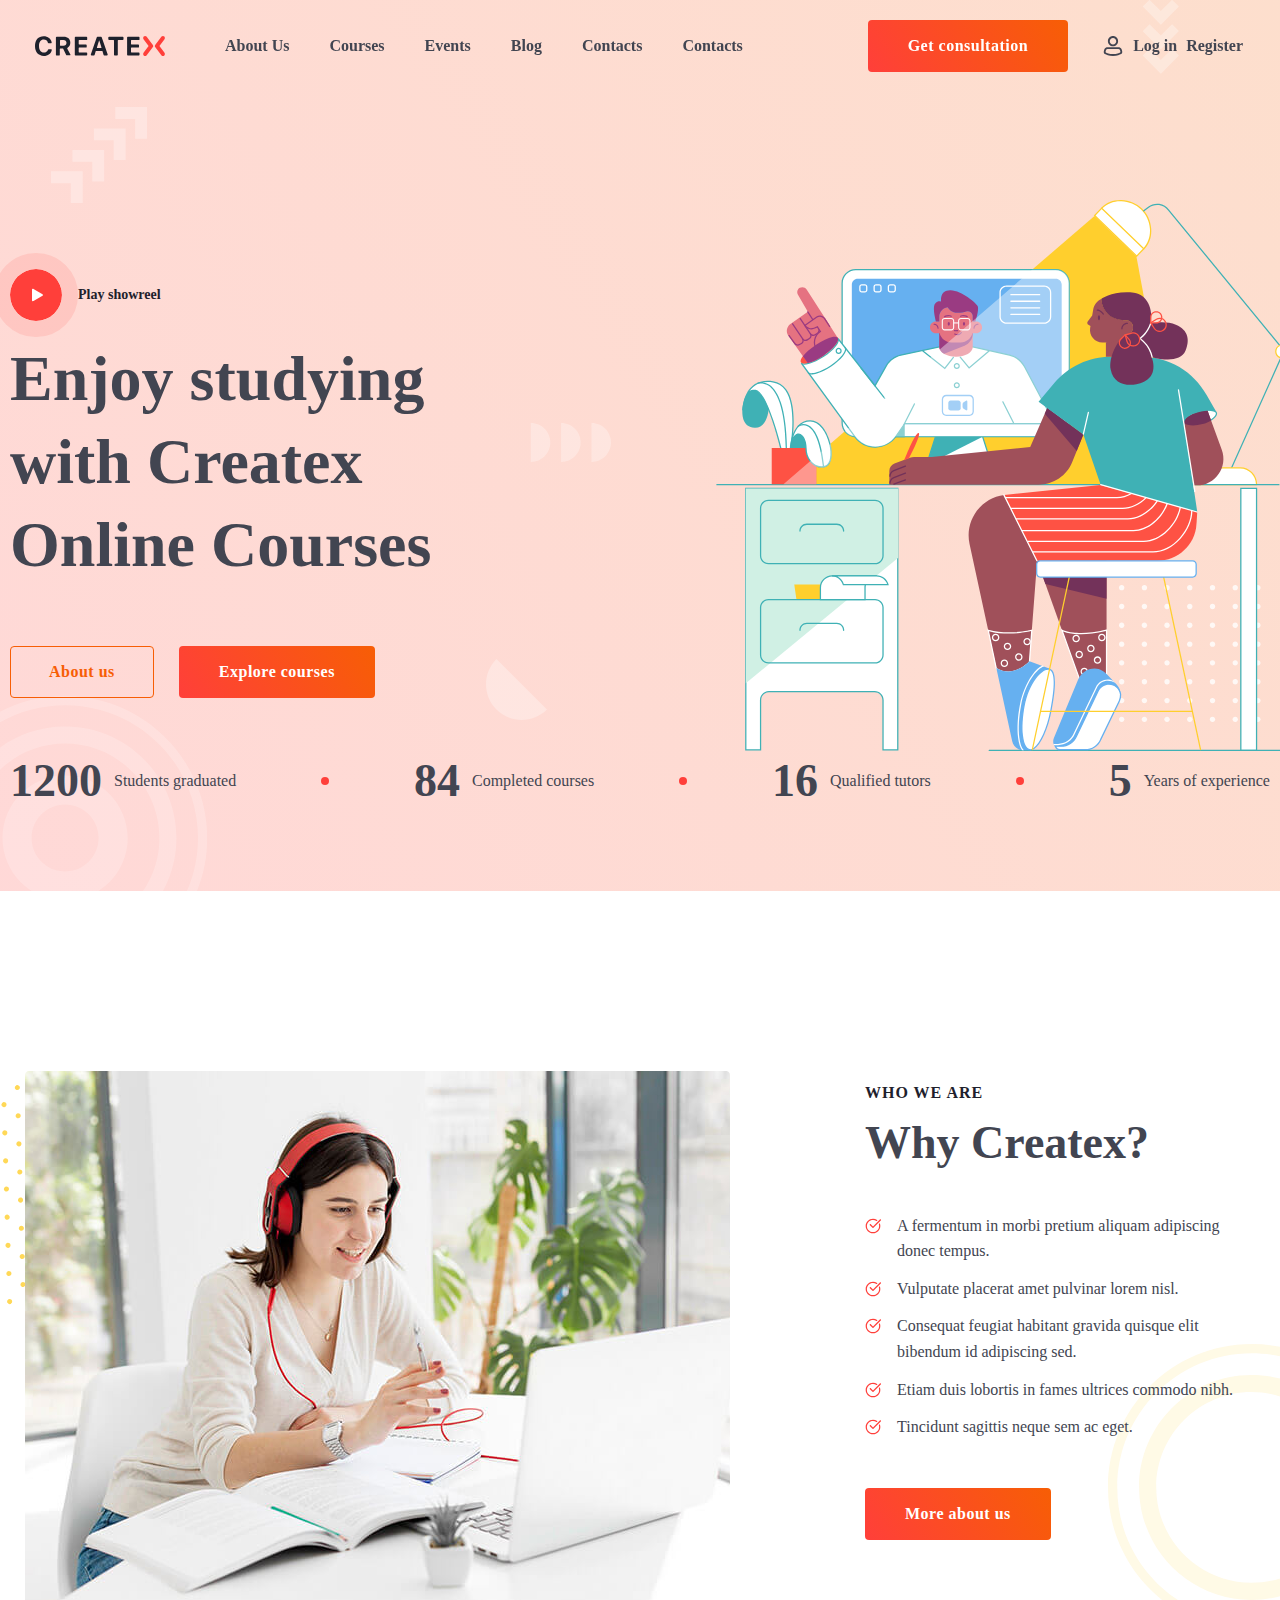
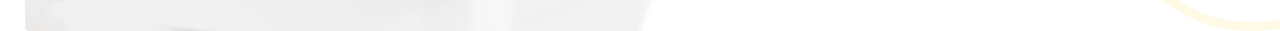
==== index.html @ b5371dd6 "Add files via upload" ====
<!DOCTYPE html>
<html lang="en">
<head>
  <meta charset="UTF-8">
  <meta http-equiv="X-UA-Compatible" content="IE=edge">
  <meta name="viewport" content="width=device-width, initial-scale=1.0">
  <link rel="stylesheet" href="css/common.css">
  <link rel="stylesheet" href="css/reset.css">
  <link rel="stylesheet" href="css/style.css">
  <title>lesson_15</title>
</head>


<body>
  
  <div class="wrapper">
    <header class="header">
      <div class="header__container">
        <div class="header__title">
          <a href="#">
            <img src="img/header/logo.svg" alt="logo">
          </a>
        </div>
        <nav class="header__nav">
          <ul class="header__menu menu">
            <li class="menu__item">
              <a class="item__link" href="">About Us</a>
            </li>
            <li class="menu__item">
             <a class="item__link" href="">Courses</a></li>
            <li class="menu__item">
             <a class="item__link" href="">Events</a>
            </li>
            <li class="menu__item">
              <a class="item__link" href="">Blog</a>
            </li>
            <li class="menu__item">
              <a class="item__link" href="">Contacts</a>
            </li>
            <li class="menu__item">
              <a class="item__link" href="">Contacts</a>
            </li>
          </ul>
        </nav>
        <div class="header__actions actions">
          <a class="actions__button button" href="">Get consultation</a>
          <div class="actions__login">
            <a class="actions__log" href="">Log in</a>
            <a class="actions__register" href="">Register</a>
          </div>
        </div>
      </div>
    </header>
    <main class="main">
      <div class="main__page">
        <section class="main__section">
          <div class="main__container">
            <div class="main__body body-section">
              <div class="body-section__left-side">
                <div class="body-section__play play">
                  <div class="play__image">
                    <a href="">
                      <img src="icons/main/small.svg" alt="play button">
                    </a>
                  </div>
                  <a class="play__text" href="">Play showreel</a>
                </div>
                <div class="body-section__title title">
                  <h1>Enjoy studying with Createx Online Courses</h1>
                </div>
                <div class="body-section__actions actions">
                  <a class="actions__button button button--border" href="">
                    About us
                  </a>
                  <a class="actions__button button" href="">
                    Explore courses
                  </a>
                </div>
              </div>
              <div class="body-section__image">
                <img src="img/main/illustration.svg" alt="illustration">
              </div>
            </div>
            <div class="main__benefits benefits">
              <div class="benefits__value value">
                <div class="value__number">1200</div>
                <div class="value__text">Students graduated</div>
              </div>
              <div class="benefits__dot"></div>              
              <div class="benefits__value value">
                <div class="value__number">84</div>
                <div class="value__text">Completed courses</div>
              </div>
              <div class="benefits__dot"></div>              
              <div class="benefits__value value">
                <div class="value__number">16</div>
                <div class="value__text">Qualified tutors</div>
              </div>
              <div class="benefits__dot"></div>              
              <div class="benefits__value value">
                <div class="value__number">5</div>
                <div class="value__text">Years of experience</div>
              </div> 
            </div>
          </div>
          <div class="main__decor decor">
            <div class="decor__shapes-01"></div>
            <div class="decor__shapes-02"></div>
            <div class="decor__shapes-03"></div>
            <div class="decor__circles"></div>
            <div class="decor__dots"></div>
            <div class="decor__vector"></div>
          </div>
        </section>
        <section class="main__studying studying">
          <div class="studying__container">
            <div class="studying__learn learn">
              <div class="learn__image">
                <img src="img/main/learn/student.png" alt="student">
              </div>
              <div class="learn__list">
                <div class="learn__heading">
                  <h2 class="learn__subtitle subtitle">
                    Who we are
                  </h2>
                  <h2 class="learn__title title">
                    Why Createx?
                  </h2>
                  <ul class="learn__items">
                    <li class="item">A fermentum in morbi pretium aliquam adipiscing donec tempus.</li>
                    <li class="item">Vulputate placerat amet pulvinar lorem nisl.
                    </li>
                    <li class="item">Consequat feugiat habitant gravida quisque elit bibendum id adipiscing sed.</li>
                    <li class="item">Etiam duis lobortis in fames ultrices commodo nibh.</li>
                    <li class="item">Tincidunt sagittis neque sem ac eget.</li>
                  </ul>
                </div>
                <button class="learn__button button">More about us</button>  
              </div> 
            </div>
          </div>
          <div class="studying__decor">
            <div class="studying__circle"></div>
            <div class="studying__dots"></div>
          </div>
        </section> 
      </div>
    </main>
    <footer class="footer">
      
    </footer>    
  </div>
</body>
</html>
---- css/common.css ----
.button{
  background: linear-gradient(55.95deg, #FF3F3A 0%, #F75E05 100%);
  border-radius: 4px;
  font-weight: 700;
  line-height: 1.25;
  letter-spacing: 0.5px;
  color: #FFFFFF;
  padding: 16px 40px;
  display: inline-block;
}

.button:hover{
  background: linear-gradient(55.95deg, #ff403ae5 0%, #f75e05d8 100%);

}

.button--border{
  background: transparent;
  border:1px solid;
  padding: 15px 38px;
  color: #F75E05;
  border-image-source:1px linear-gradient(55.95deg, #FF3F3A 0%, #F75E05 100%);
}
.button--border:hover{
  color: #FFFFFF;
}


.title {
  font-weight: 900;
  font-size: 64px;
  line-height: 1.3;

}

.subtitle {
	font-weight: 700;
	line-height: 1.5;
	letter-spacing: 1px;
	text-transform: uppercase;
	color: #1E212C;
}

.item {
  line-height: 1.6;
  padding-left: 32px;
  min-height: 16px;

}
.item::before {
  content: "";
  background: url("../icons/learn/check.svg") no-repeat 0 0 / contain;
  width: 16px;
  height: 16px;
  display: inline-block;
  margin-left: -32px;
  margin-right: 16px;
  margin-bottom: -3px;
  
  
}
---- css/style.css ----
body{
	font-family: "Lato";
	color: #424551;
}


.wrapper{
	overflow: hidden;
	min-height: 100%;
	position: relative;
	/* padding: 50px; */
	display: flex;
	flex-direction: column;
}
.wrapper > main{
	flex-grow: 1;
}


.header{
	position: fixed;
	width: 100%;
	left: 0;
	top: 0;
	padding: 20px;
	z-index: 100;
}

[class*="__container"]{
	max-width: 1260px;
	margin: 0 auto;
	padding: 0 15px;
}
/*=============header============= */

.header__container {
	display: flex;
	align-items: center;
	gap: 60px;
}
.header__title img{
	max-width: 100%;
}

.header__nav {
	flex-grow: 1;
}
.header__menu {
	display: flex;
	column-gap: 40px;
	flex-wrap: wrap;
	row-gap: 20px;
	
}

.item__link{
	font-weight: 700;
	line-height: 1.6;
	position: relative;
}


.item__link::after{
	content: "";
	position: absolute;
	bottom: 0;
	left: 0;
	height: 1px;
	width: 0%;
	background-color: #424551;
	transition: width 0.3s ease 0s;
}
.item__link:hover::after{
	width: 100%;
}

.header__actions {
	display: flex;
	flex-wrap: wrap;
	align-items: center;
	gap: 35px;
}

.actions__login {
	background: url(../img/header/Person.svg) no-repeat 0 center  / 20px;
	font-weight: 700;
	line-height: 1.6;
	padding-left: 28px;
	min-height: 25px;
	display: flex;
	flex-wrap: wrap;
	column-gap: 5px;
	row-gap: 2px;
}
.actions__log,
.actions__register{
	border-radius: 5px;
	padding: 2px;

}
.actions__log:hover {
	background: rgba(0, 0, 0, 0.3);
}
.actions__register:hover {
	background: rgba(0, 0, 0, 0.3);
}

/*=============main-section============= */
.main {
}

.main__page {
}
.main__section {
	background: linear-gradient(55.95deg, hsl(2, 100%, 61%, 0.2) 0%, hsl(22, 96%, 49%, 0.2) 100%);
	position: relative;
}
.main__container {
	padding: 200px 0 80px 0;
	position: relative;
	z-index: 5;
}

.main__body {
	display: flex;
	flex-wrap: wrap;
	justify-content: space-between;
	
}
.body-section {
	flex: 0 1 50%;
	
}
.body-section__left-side {
	align-self: center;
	

}
.body-section__play{
	display: flex;
	align-items: center;
	margin-left: -16px;

}

.play__image{
}
.play__image img{
border: 16px solid hsl(2, 100%, 61%, 0.12);
border-radius: 50%;
animation: border-play 1s infinite alternate linear 0s;
}

@keyframes border-play{
	0%{ 
		border: 16px solid hsl(2, 100%, 61%, 0.05);
	}
	100%{
		border: 16px solid hsl(2, 100%, 61%, 0.12);
	}
}

.play__text {
	padding-left: 16px;
	margin-left: -16px;
	font-weight: 700;
	font-size: 14px;
	line-height: 1.5;
	color: #1E212C;

}
.body-section__title {
	margin-bottom: 60px;
	max-width: 550px;
}
.body-section__image img{
	max-width: 108%;
	transform: translate(8%, 0);
}

.body-section__actions {
	display: flex;
	flex-wrap: wrap;
	gap: 25px;
}
.main__benefits {
	display: flex;
	flex-wrap: wrap;
	align-items: center;
	justify-content: space-between;
	
}
.benefits {
}
.benefits__value {
	display: flex;
	align-items: center;
	gap: 12px;
	
}

/* .benefits__value:not(:last-child)::after{
	content: "";
	width: 8px;
	height: 8px;
	border-radius: 50%;
	background: #FF3F3A;
	transform: translateX(60px);
} */

.benefits__dot{
	width: 8px;
	height: 8px;
	border-radius: 50%;
	background: #FF3F3A;


}
.value {
}
.value__number {
	font-weight: 900;
	font-size: 46px;
	line-height: 1.3;
}
.value__text {
	line-height: 1.6;
}

.main__decor div{
	position: absolute;
}
.decor__shapes-01 {
	background: url("../icons/shapes/decor/shapes-01.svg") no-repeat 0 0 / contain;
	width: 96px;
	height: 96px;
	top: 12%;
	left: 4%;
}
.decor__shapes-02 {
	background: url("../icons/shapes/decor/shapes-02.svg") no-repeat 0 0 / contain;
	width: 88px;
	height: 47px;
	top: 47%;
	left: 41%;

}
.decor__shapes-03 {
	background: url("../icons/shapes/decor/shapes-03.svg") no-repeat 0 0 / contain;
	width: 110px;
	height: 110px;
	top: -4%;
	right: 5%;

}
.decor__circles {
	background: url("../icons/shapes/decor/circles.svg") no-repeat 0 0 / contain;
	width: 284px;
	height: 284px;
	bottom: -10%;
	left: -6%;

}
.decor__dots {
	background: url("../icons/shapes/decor/dots.svg") no-repeat 0 0 / contain;
	width: 187px;
	height: 137px;
	bottom: 19%;
	right: -2%;

}
.decor__vector {
	background: url("../icons/shapes/decor/vector.svg") no-repeat 0 0 / contain;
	width: 61px;
	height: 61px;
	top: 74%;
	left: 38%;

}
/*=============studying__learn============= */
.main__studying{
	position: relative;
	padding-top: 180px;
}

.studying__container{
	position: relative;
	z-index: 6;
}
.studying__learn {
	display: flex;
	flex-wrap: wrap;
	justify-content: space-between;

}
.learn__image img{
	max-width: 100%;
}
.learn__list {
	display: flex;
	flex-direction: column;
	align-items: flex-start;
	padding: 10px;
	row-gap: 48px;
	flex: 0 1 400px;
}
.learn__heading {
	
}
.learn__subtitle {
	margin-bottom: 8px;
}
.learn__title {
	font-size: 46px;
	margin-bottom: 40px;

}
.learn__items {
	display: flex;
	flex-direction: column;
  align-items: flex-start;
	row-gap: 12px;
}
.studying__circle {
	background: url("../img/main/learn/circles-studying.svg") no-repeat 0 0 / cover;
	width: 287px;
	height: 287px;
	position: absolute;
	bottom: 0;
	right: -9%;
}
.studying__dots {
	background: url("../img/main/learn/dots-studying.svg") no-repeat 0 0 / cover;
	width: 181.18px;
	height: 132.74px;
	transform: rotate(-52.46deg);
	position: absolute;
	top: 32%;
	left: -6%;

}
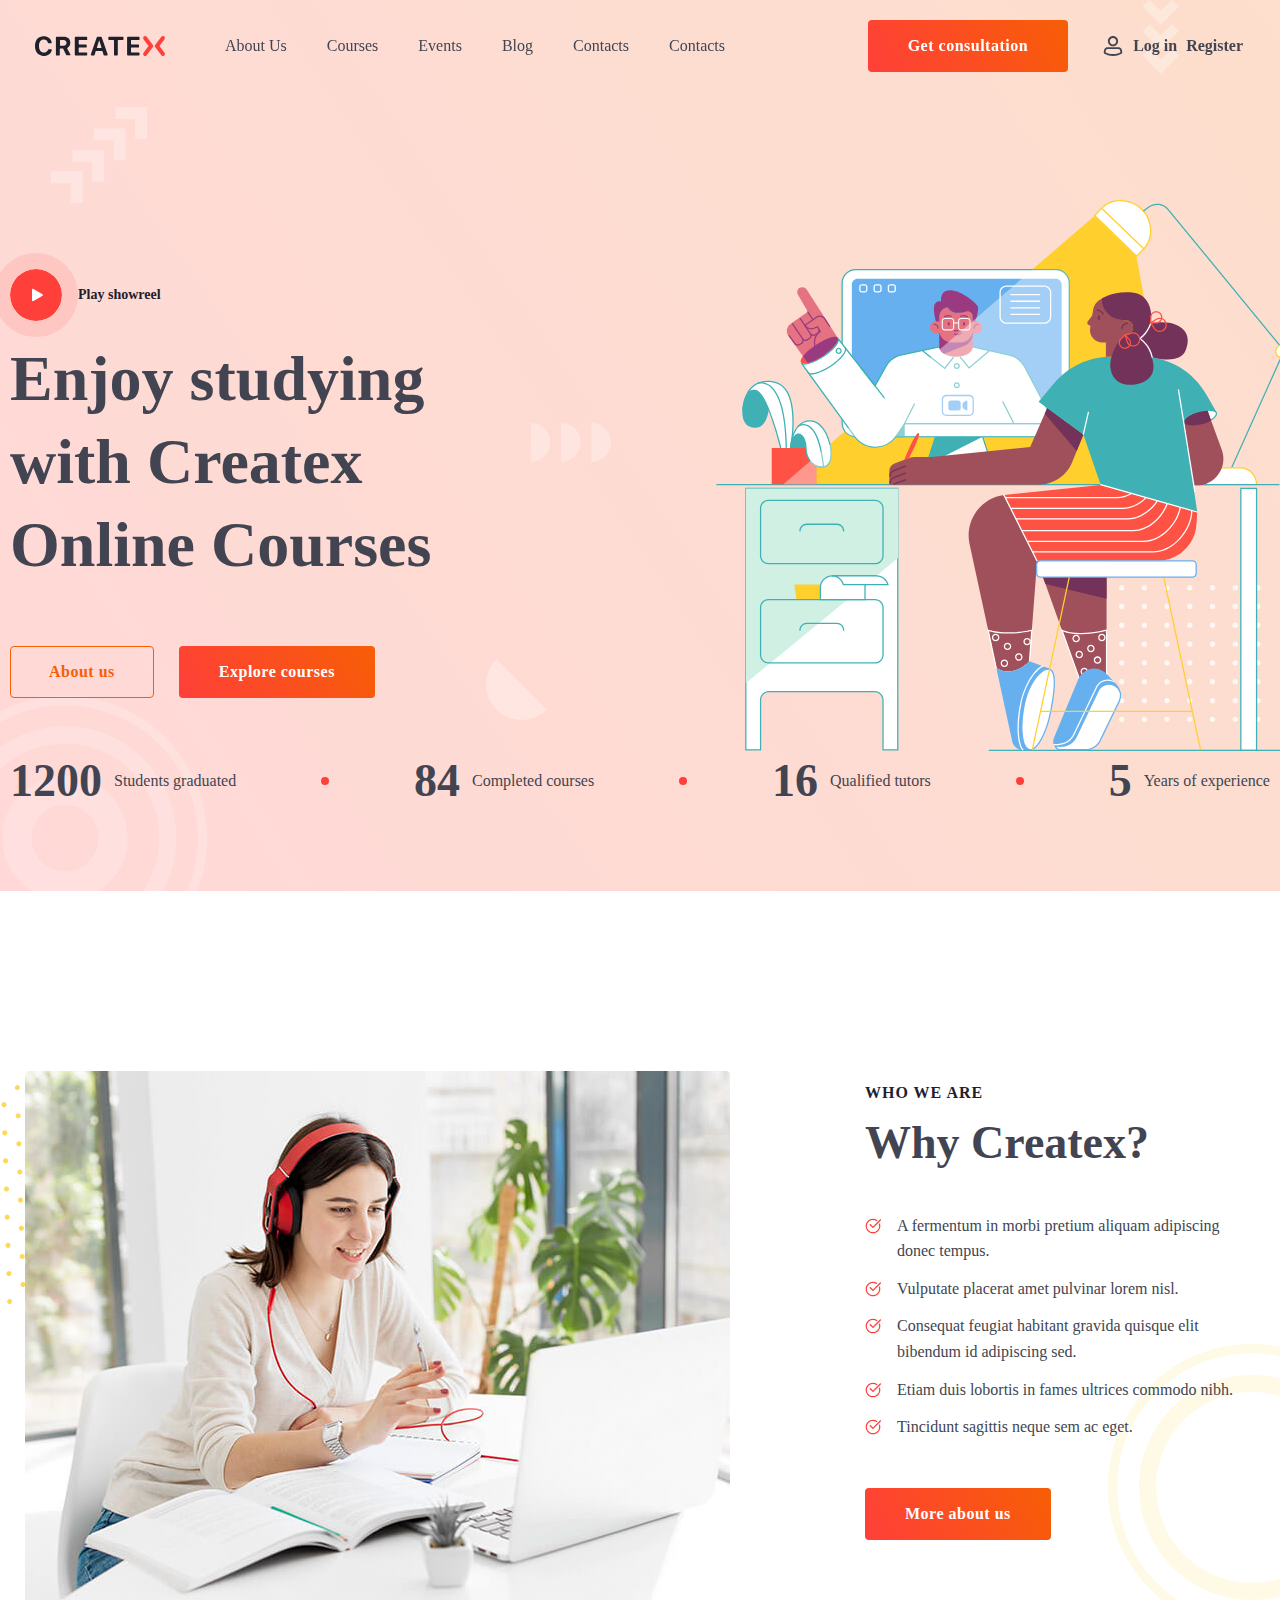
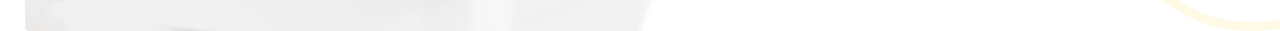
==== commit ff8f330a: "Update index.html" ====
--- a/index.html
+++ b/index.html
@@ -23,22 +23,22 @@
         </div>
         <nav class="header__nav">
           <ul class="header__menu menu">
-            <li class="menu__item">
-              <a class="item__link" href="">About Us</a>
+            <li class="menu__items items">
+              <a class="items__link" href="">About Us</a>
             </li>
-            <li class="menu__item">
-             <a class="item__link" href="">Courses</a></li>
-            <li class="menu__item">
-             <a class="item__link" href="">Events</a>
+            <li class="menu__items items">
+             <a class="items__link" href="">Courses</a></li>
+            <li class="menu__items items">
+             <a class="items__link" href="">Events</a>
             </li>
-            <li class="menu__item">
-              <a class="item__link" href="">Blog</a>
+            <li class="menu__items items">
+              <a class="items__link" href="">Blog</a>
             </li>
-            <li class="menu__item">
-              <a class="item__link" href="">Contacts</a>
+            <li class="menu__items items">
+              <a class="items__link" href="">Contacts</a>
             </li>
-            <li class="menu__item">
-              <a class="item__link" href="">Contacts</a>
+            <li class="menu__items items">
+              <a class="items__link" href="">Contacts</a>
             </li>
           </ul>
         </nav>
@@ -151,4 +151,4 @@
     </footer>    
   </div>
 </body>
-</html>+</html>
